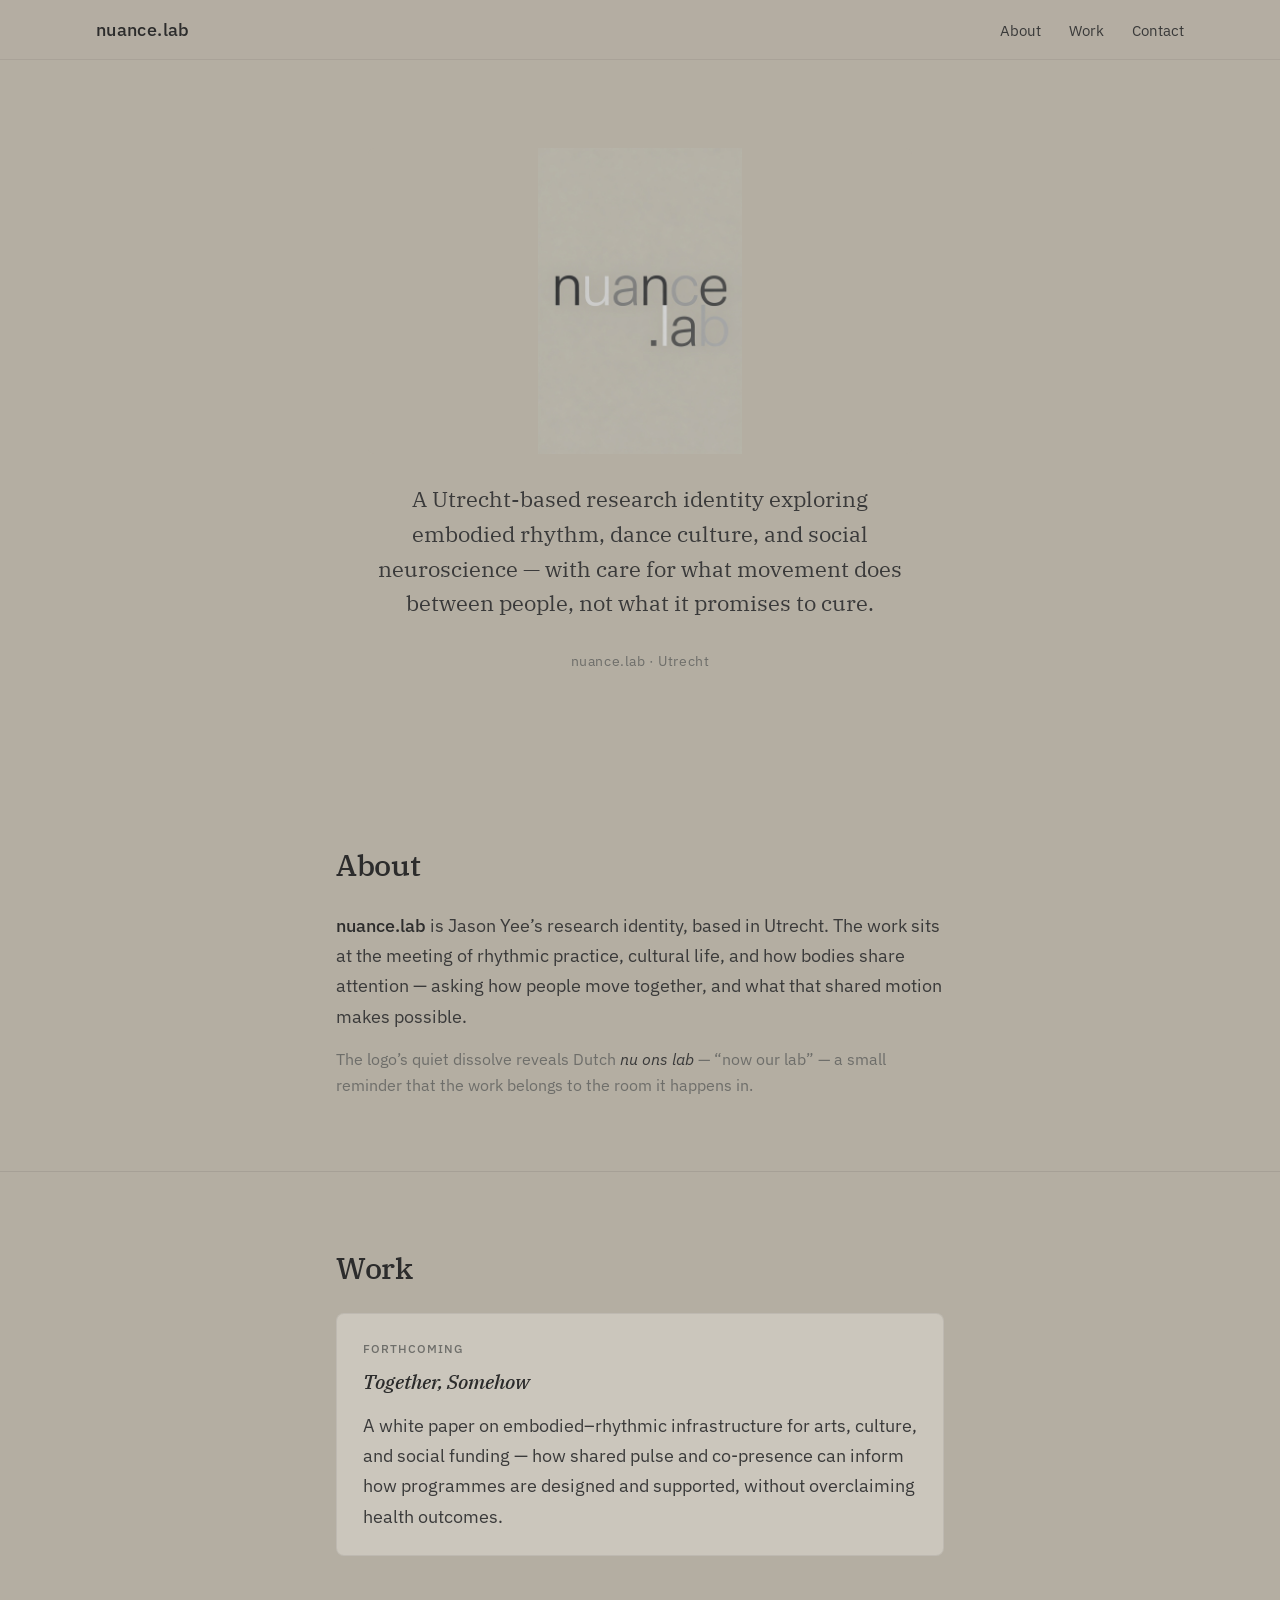
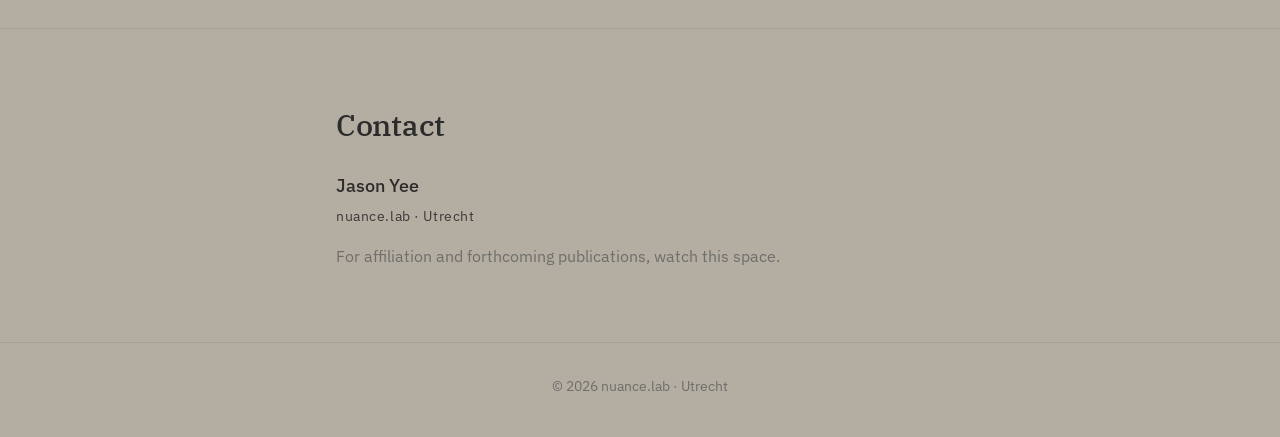
==== index.html @ 65c7394f "Initial nuance.lab landing site Static taupe landing with motion logo hero, About, Work teaser (Toge" ====
<!DOCTYPE html>
<html lang="en">
<head>
  <meta charset="utf-8">
  <meta name="viewport" content="width=device-width, initial-scale=1">
  <meta name="description" content="nuance.lab — Utrecht-based research identity exploring embodied rhythm, dance culture, and social neuroscience.">
  <meta name="theme-color" content="#B4AEA2">
  <title>nuance.lab · Utrecht</title>
  <link rel="icon" type="image/jpeg" href="assets/nuance_lab_logo_static.jpg">
  <link rel="preconnect" href="https://fonts.googleapis.com">
  <link rel="preconnect" href="https://fonts.gstatic.com" crossorigin>
  <link href="https://fonts.googleapis.com/css2?family=IBM+Plex+Sans:ital,wght@0,300;0,400;0,500;0,600;1,300;1,400&family=IBM+Plex+Serif:ital,wght@0,400;0,500;1,400&display=swap" rel="stylesheet">
  <link rel="stylesheet" href="css/styles.css">
</head>
<body>
  <a class="skip-link" href="#main">Skip to content</a>

  <header class="site-header">
    <div class="wrap header-inner">
      <a class="wordmark" href="#top" aria-label="nuance.lab home">nuance.lab</a>
      <nav class="site-nav" aria-label="Primary">
        <ul>
          <li><a href="#about">About</a></li>
          <li><a href="#work">Work</a></li>
          <li><a href="#contact">Contact</a></li>
        </ul>
      </nav>
    </div>
  </header>

  <main id="main">
    <section id="top" class="hero" aria-labelledby="hero-heading">
      <div class="wrap hero-inner">
        <div class="logo-stage">
          <video
            class="logo-motion"
            autoplay
            muted
            loop
            playsinline
            poster="assets/logo_motion_03_poster.jpg"
            aria-label="nuance.lab logo animation revealing the Dutch phrase nu ons lab"
          >
            <source src="assets/nuance_lab_logo_motion_03.mp4" type="video/mp4">
          </video>
          <img
            class="logo-fallback"
            src="assets/nuance_lab_logo_static.jpg"
            alt="nuance.lab wordmark"
            width="720"
            height="405"
          >
        </div>
        <h1 id="hero-heading" class="visually-hidden">nuance.lab</h1>
        <p class="tagline">
          A Utrecht-based research identity exploring embodied rhythm,
          dance culture, and social neuroscience — with care for what
          movement does between people, not what it promises to cure.
        </p>
        <p class="affiliation">nuance.lab · Utrecht</p>
      </div>
    </section>

    <section id="about" class="section about" aria-labelledby="about-heading">
      <div class="wrap narrow">
        <h2 id="about-heading">About</h2>
        <p>
          <strong>nuance.lab</strong> is Jason Yee’s research identity,
          based in Utrecht. The work sits at the meeting of rhythmic
          practice, cultural life, and how bodies share attention —
          asking how people move together, and what that shared motion
          makes possible.
        </p>
        <p class="subtle">
          The logo’s quiet dissolve reveals Dutch
          <em>nu ons lab</em> — “now our lab” — a small reminder that
          the work belongs to the room it happens in.
        </p>
      </div>
    </section>

    <section id="work" class="section work" aria-labelledby="work-heading">
      <div class="wrap narrow">
        <h2 id="work-heading">Work</h2>
        <article class="teaser">
          <p class="eyebrow">Forthcoming</p>
          <h3><cite>Together, Somehow</cite></h3>
          <p>
            A white paper on embodied–rhythmic infrastructure for
            arts, culture, and social funding — how shared pulse and
            co-presence can inform how programmes are designed and
            supported, without overclaiming health outcomes.
          </p>
        </article>
      </div>
    </section>

    <section id="contact" class="section contact" aria-labelledby="contact-heading">
      <div class="wrap narrow">
        <h2 id="contact-heading">Contact</h2>
        <p class="contact-name">Jason Yee</p>
        <p class="affiliation">nuance.lab · Utrecht</p>
        <p class="subtle">
          For affiliation and forthcoming publications, watch this space.
        </p>
      </div>
    </section>
  </main>

  <footer class="site-footer">
    <div class="wrap footer-inner">
      <p>&copy; <span id="year"></span> nuance.lab · Utrecht</p>
    </div>
  </footer>

  <script>
    document.getElementById('year').textContent = new Date().getFullYear();
    // Prefer motion video; hide static fallback when video can play
    (function () {
      var video = document.querySelector('.logo-motion');
      var fallback = document.querySelector('.logo-fallback');
      if (!video || !fallback) return;
      function showVideo() {
        fallback.hidden = true;
        video.classList.add('is-ready');
      }
      function showFallback() {
        video.hidden = true;
        fallback.hidden = false;
      }
      video.addEventListener('loadeddata', showVideo);
      video.addEventListener('error', showFallback);
      if (video.readyState >= 2) showVideo();
    })();
  </script>
</body>
</html>
---- css/styles.css ----
/* nuance.lab — taupe / grayscale landing */

:root {
  --bg: #B4AEA2;
  --bg-soft: #C4C2B8;
  --text: #2C2C2C;
  --text-soft: #3A3A3A;
  --mid: #6E6E6A;
  --light: #E8E6E0;
  --near-white: #F5F3ED;
  --font-sans: "IBM Plex Sans", system-ui, -apple-system, "Segoe UI", sans-serif;
  --font-serif: "IBM Plex Serif", Georgia, "Times New Roman", serif;
  --max: 68rem;
  --narrow: 38rem;
  --space: clamp(1.25rem, 3vw, 2.5rem);
  --radius: 0.35rem;
}

*,
*::before,
*::after {
  box-sizing: border-box;
}

html {
  scroll-behavior: smooth;
}

@media (prefers-reduced-motion: reduce) {
  html {
    scroll-behavior: auto;
  }
  .logo-motion {
    display: none !important;
  }
  .logo-fallback {
    display: block !important;
  }
}

body {
  margin: 0;
  min-height: 100vh;
  font-family: var(--font-sans);
  font-weight: 400;
  font-size: clamp(1.05rem, 0.4vw + 1rem, 1.15rem);
  line-height: 1.65;
  color: var(--text);
  background: var(--bg);
  -webkit-font-smoothing: antialiased;
}

img,
video {
  max-width: 100%;
  height: auto;
  display: block;
}

a {
  color: var(--text);
  text-decoration-thickness: 1px;
  text-underline-offset: 0.2em;
  transition: color 0.2s ease, opacity 0.2s ease;
}

a:hover,
a:focus-visible {
  color: var(--text-soft);
}

a:focus-visible {
  outline: 2px solid var(--text);
  outline-offset: 3px;
}

.skip-link {
  position: absolute;
  left: 1rem;
  top: -100%;
  z-index: 100;
  padding: 0.6rem 1rem;
  background: var(--near-white);
  color: var(--text);
  border-radius: var(--radius);
}

.skip-link:focus {
  top: 1rem;
}

.visually-hidden {
  position: absolute;
  width: 1px;
  height: 1px;
  padding: 0;
  margin: -1px;
  overflow: hidden;
  clip: rect(0, 0, 0, 0);
  white-space: nowrap;
  border: 0;
}

.wrap {
  width: min(100% - 2 * var(--space), var(--max));
  margin-inline: auto;
}

.wrap.narrow {
  width: min(100% - 2 * var(--space), var(--narrow));
}

/* Header */

.site-header {
  position: sticky;
  top: 0;
  z-index: 10;
  background: color-mix(in srgb, var(--bg) 88%, transparent);
  backdrop-filter: blur(10px);
  border-bottom: 1px solid color-mix(in srgb, var(--text) 8%, transparent);
}

.header-inner {
  display: flex;
  align-items: center;
  justify-content: space-between;
  gap: 1rem;
  padding: 0.9rem 0;
}

.wordmark {
  font-weight: 500;
  letter-spacing: 0.02em;
  text-decoration: none;
}

.site-nav ul {
  display: flex;
  gap: clamp(1rem, 3vw, 1.75rem);
  list-style: none;
  margin: 0;
  padding: 0;
}

.site-nav a {
  font-size: 0.92rem;
  font-weight: 400;
  color: var(--text-soft);
  text-decoration: none;
}

.site-nav a:hover,
.site-nav a:focus-visible {
  color: var(--text);
  text-decoration: underline;
}

/* Hero */

.hero {
  padding: clamp(2.5rem, 8vw, 5.5rem) 0 clamp(3rem, 9vw, 6rem);
}

.hero-inner {
  display: flex;
  flex-direction: column;
  align-items: center;
  text-align: center;
  gap: 1.75rem;
}

.logo-stage {
  position: relative;
  width: min(100%, 34rem);
  aspect-ratio: 16 / 9;
  background: var(--bg);
  border-radius: var(--radius);
  overflow: hidden;
}

.logo-motion,
.logo-fallback {
  position: absolute;
  inset: 0;
  width: 100%;
  height: 100%;
  object-fit: contain;
  background: var(--bg);
}

.logo-motion {
  opacity: 0;
  transition: opacity 0.4s ease;
}

.logo-motion.is-ready {
  opacity: 1;
}

.logo-fallback[hidden] {
  display: none;
}

.tagline {
  max-width: 34rem;
  margin: 0;
  font-family: var(--font-serif);
  font-size: clamp(1.15rem, 0.6vw + 1.05rem, 1.4rem);
  font-weight: 400;
  line-height: 1.55;
  color: var(--text-soft);
}

.affiliation {
  margin: 0;
  font-size: 0.9rem;
  letter-spacing: 0.04em;
  color: var(--mid);
}

/* Sections */

.section {
  padding: clamp(2.5rem, 6vw, 4.5rem) 0;
}

.section + .section {
  border-top: 1px solid color-mix(in srgb, var(--text) 10%, transparent);
}

.section h2 {
  margin: 0 0 1.25rem;
  font-family: var(--font-serif);
  font-size: clamp(1.45rem, 1vw + 1.2rem, 1.85rem);
  font-weight: 500;
  letter-spacing: -0.01em;
  color: var(--text);
}

.section p {
  margin: 0 0 1rem;
  color: var(--text-soft);
}

.section p:last-child {
  margin-bottom: 0;
}

.section strong {
  font-weight: 500;
  color: var(--text);
}

.subtle {
  color: var(--mid) !important;
  font-size: 0.98rem;
}

.subtle em {
  font-style: italic;
  color: var(--text-soft);
}

/* Work teaser */

.teaser {
  padding: 1.5rem 1.6rem;
  background: color-mix(in srgb, var(--near-white) 35%, transparent);
  border: 1px solid color-mix(in srgb, var(--text) 8%, transparent);
  border-radius: calc(var(--radius) + 0.15rem);
}

.eyebrow {
  margin: 0 0 0.4rem !important;
  font-size: 0.78rem;
  font-weight: 500;
  letter-spacing: 0.08em;
  text-transform: uppercase;
  color: var(--mid) !important;
}

.teaser h3 {
  margin: 0 0 0.75rem;
  font-family: var(--font-serif);
  font-size: 1.25rem;
  font-weight: 500;
  color: var(--text);
}

.teaser cite {
  font-style: italic;
}

/* Contact */

.contact-name {
  margin: 0 0 0.25rem !important;
  font-size: 1.15rem;
  font-weight: 500;
  color: var(--text) !important;
}

.contact .affiliation {
  margin-bottom: 1rem;
}

/* Footer */

.site-footer {
  padding: 2rem 0 2.5rem;
  border-top: 1px solid color-mix(in srgb, var(--text) 10%, transparent);
}

.footer-inner p {
  margin: 0;
  font-size: 0.85rem;
  color: var(--mid);
  text-align: center;
}

/* Small screens */

@media (max-width: 480px) {
  .header-inner {
    flex-direction: column;
    align-items: flex-start;
  }

  .site-nav ul {
    gap: 1rem;
  }
}
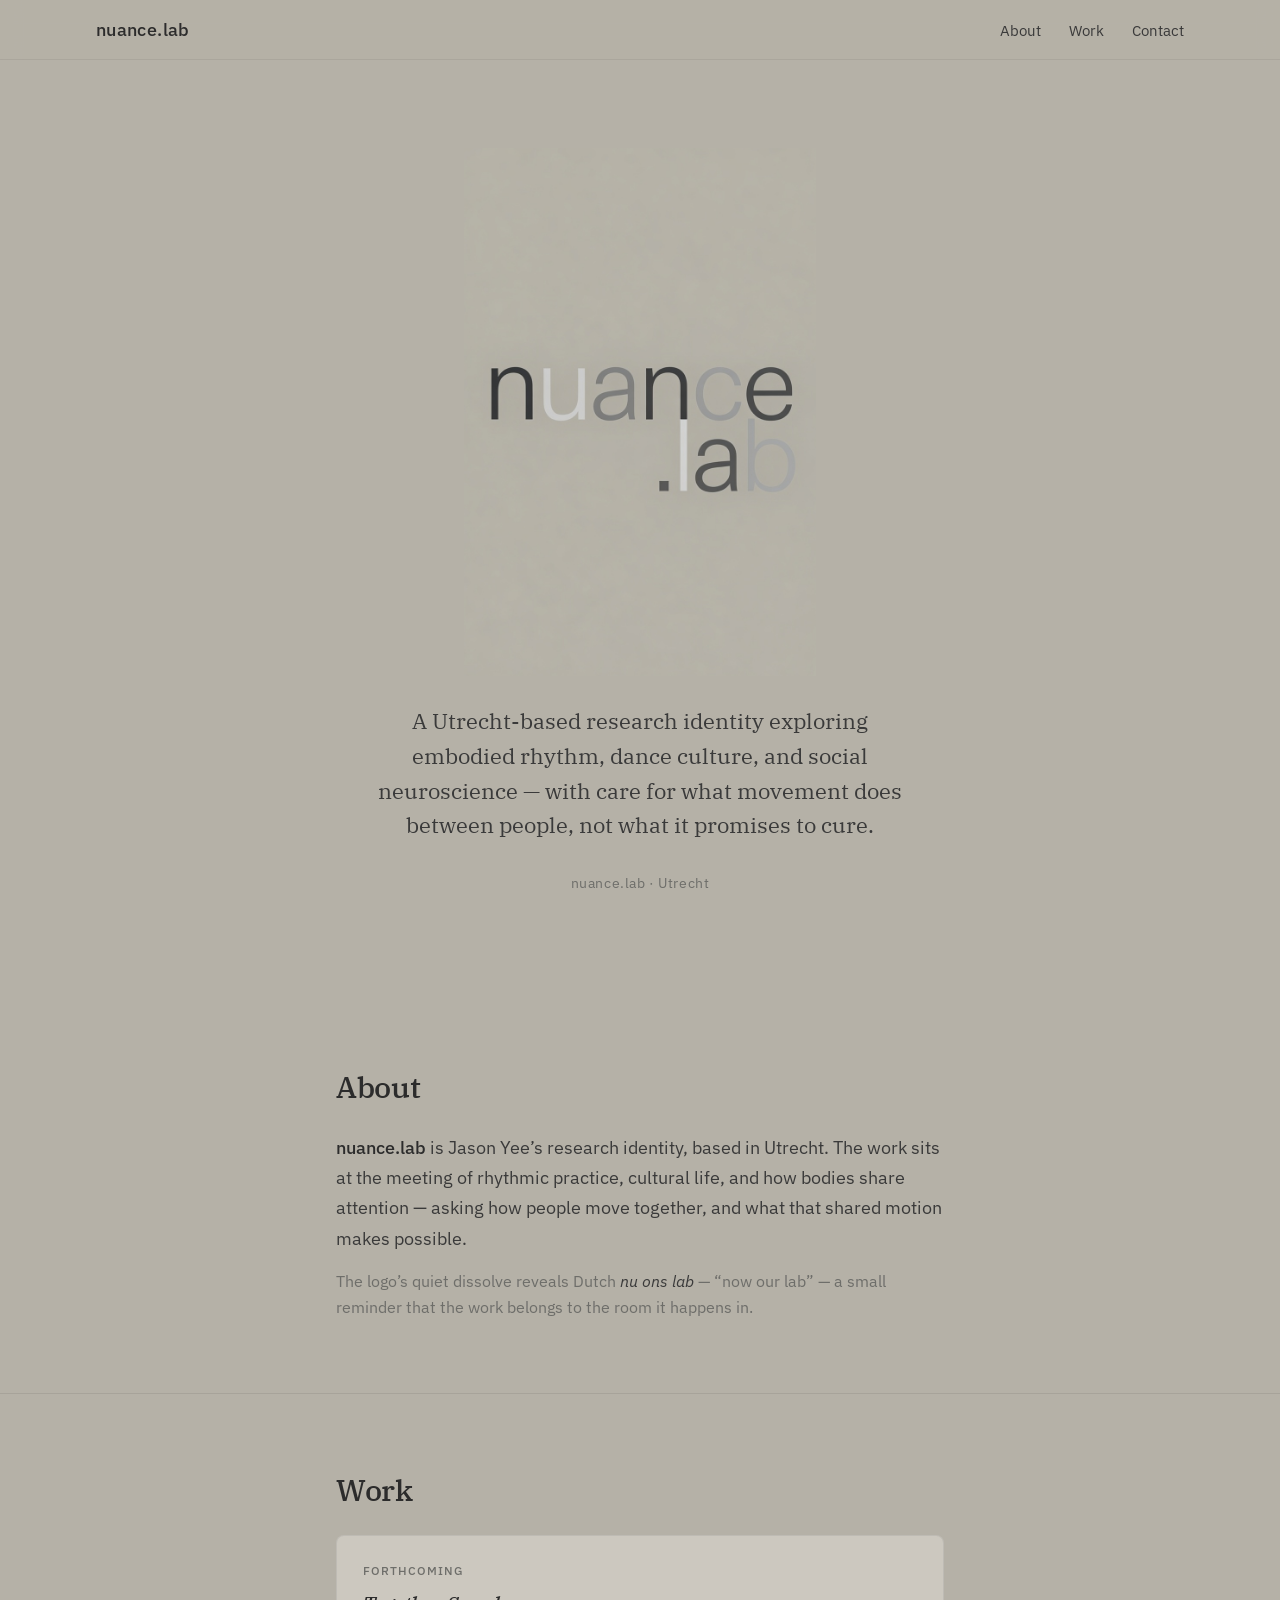
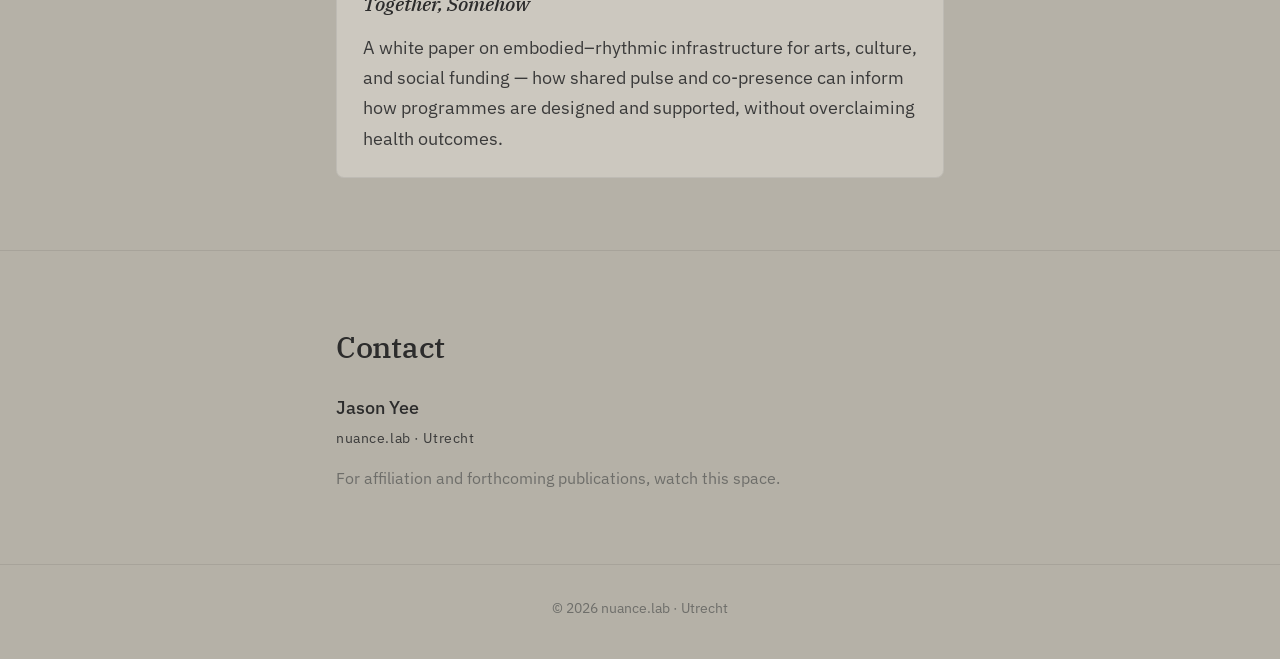
==== commit 7b8d05d0: "Fix logo stage so motion sits flush on taupe Match page background to the video plate, use the asset" ====
--- a/index.html
+++ b/index.html
@@ -4,7 +4,7 @@
   <meta charset="utf-8">
   <meta name="viewport" content="width=device-width, initial-scale=1">
   <meta name="description" content="nuance.lab — Utrecht-based research identity exploring embodied rhythm, dance culture, and social neuroscience.">
-  <meta name="theme-color" content="#B4AEA2">
+  <meta name="theme-color" content="#B5B1A7">
   <title>nuance.lab · Utrecht</title>
   <link rel="icon" type="image/jpeg" href="assets/nuance_lab_logo_static.jpg">
   <link rel="preconnect" href="https://fonts.googleapis.com">
--- a/css/styles.css
+++ b/css/styles.css
@@ -1,7 +1,8 @@
 /* nuance.lab — taupe / grayscale landing */
 
 :root {
-  --bg: #B4AEA2;
+  /* Matched to logo/video plate (~181,177,167) so motion sits flush */
+  --bg: #B5B1A7;
   --bg-soft: #C4C2B8;
   --text: #2C2C2C;
   --text-soft: #3A3A3A;
@@ -172,11 +173,14 @@
 
 .logo-stage {
   position: relative;
-  width: min(100%, 34rem);
-  aspect-ratio: 16 / 9;
+  width: min(100%, 22rem);
+  /* Asset is 448×672 (2:3); wrong ratio + contain caused black letterbox */
+  aspect-ratio: 2 / 3;
   background: var(--bg);
-  border-radius: var(--radius);
+  border-radius: 0;
   overflow: hidden;
+  /* Avoid subpixel gaps that can read as a dark hairline */
+  isolation: isolate;
 }
 
 .logo-motion,
@@ -185,8 +189,14 @@
   inset: 0;
   width: 100%;
   height: 100%;
-  object-fit: contain;
+  object-fit: cover;
+  object-position: center;
   background: var(--bg);
+  border: 0;
+  outline: none;
+  /* Nudge past browser video edge fringing on right/bottom */
+  transform: scale(1.02);
+  transform-origin: center center;
 }
 
 .logo-motion {
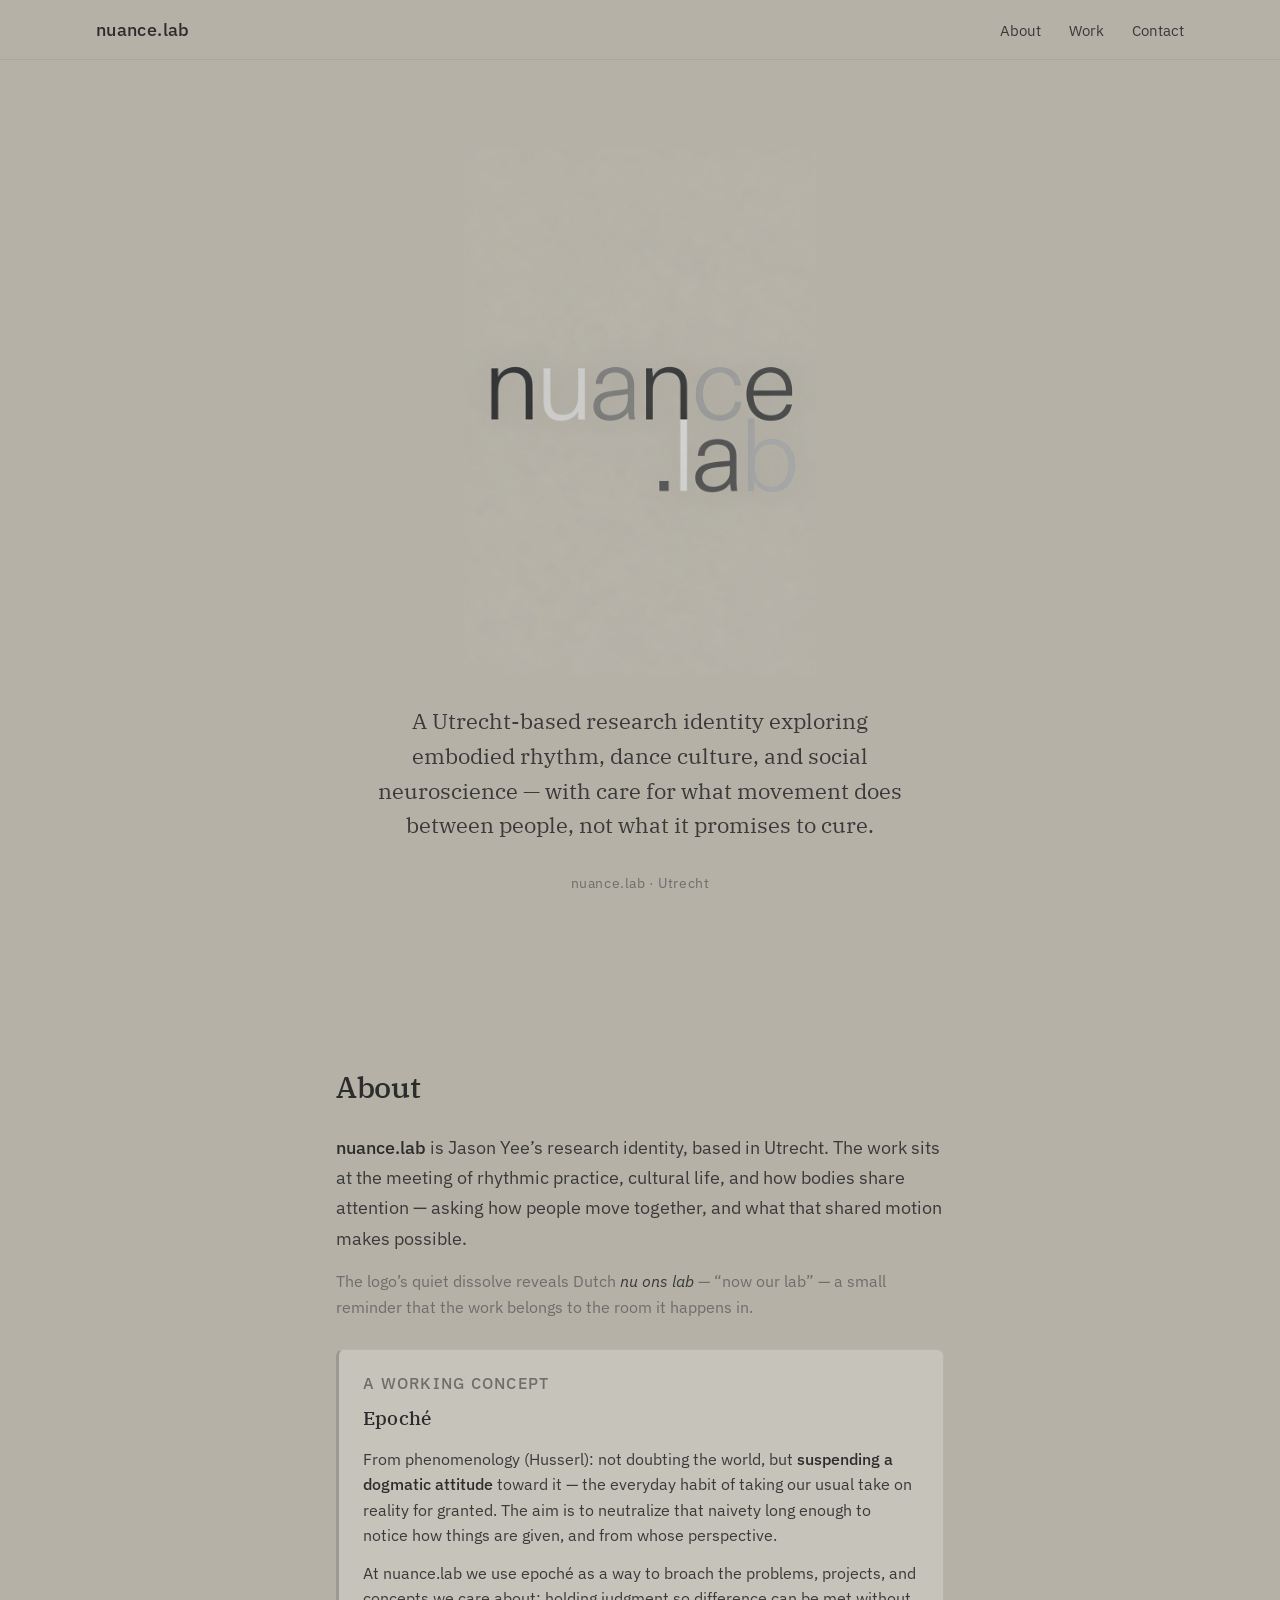
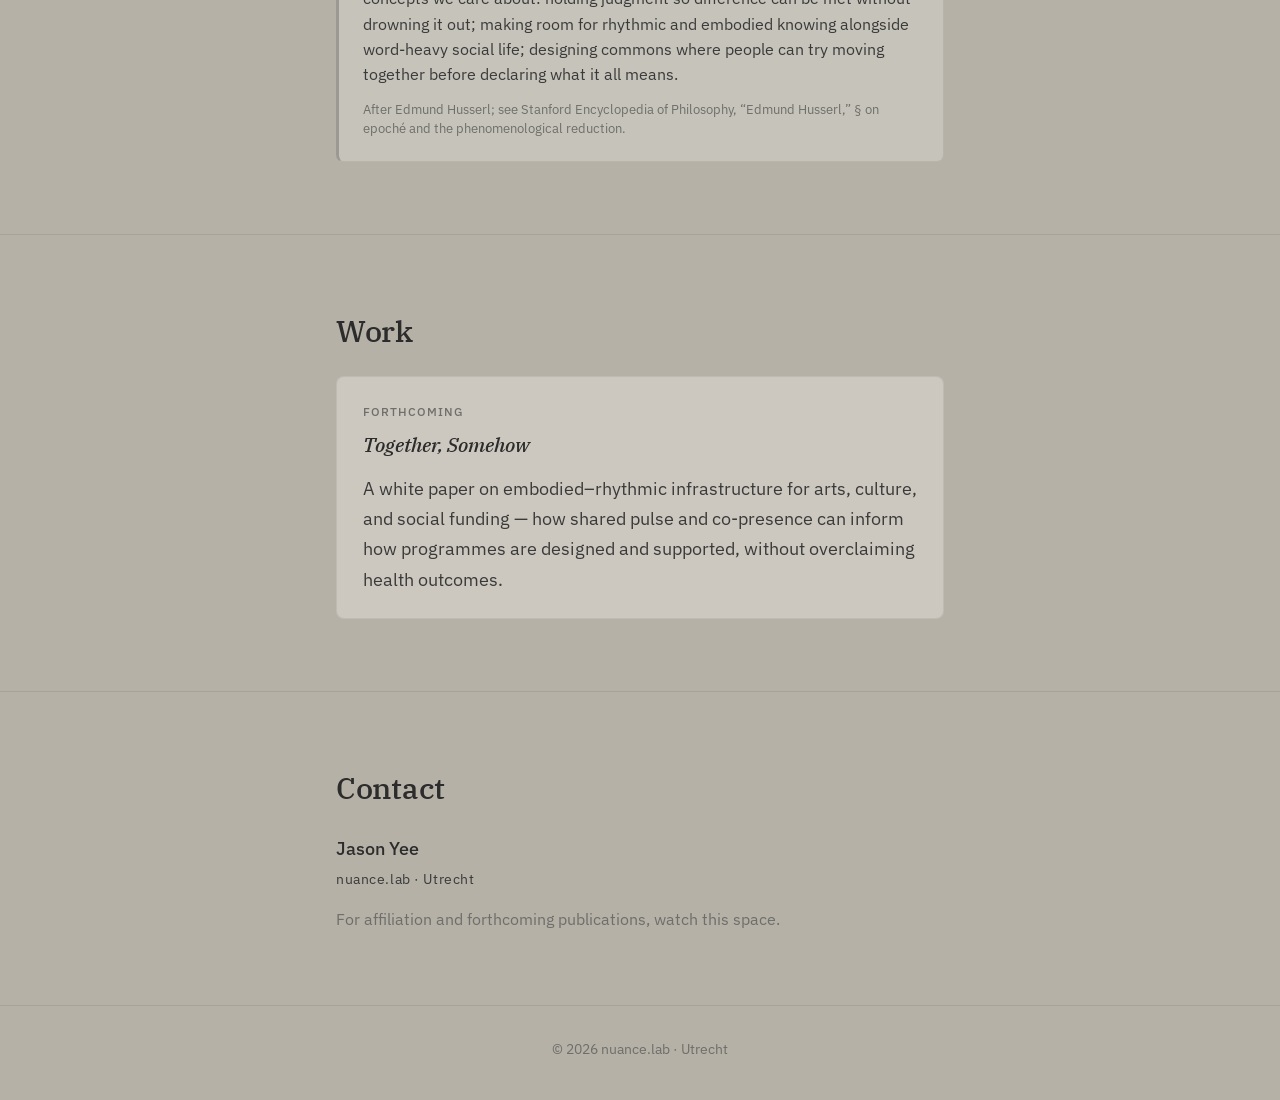
==== commit d7c101e2: "Add epoché concept box to About Small aside on suspending dogmatic attitudes toward reality as a wor" ====
--- a/index.html
+++ b/index.html
@@ -76,6 +76,30 @@
           <em>nu ons lab</em> — “now our lab” — a small reminder that
           the work belongs to the room it happens in.
         </p>
+
+        <aside class="concept-box" aria-labelledby="epoche-heading">
+          <p class="eyebrow">A working concept</p>
+          <h3 id="epoche-heading">Epoché</h3>
+          <p>
+            From phenomenology (Husserl): not doubting the world, but
+            <strong>suspending a dogmatic attitude</strong> toward it —
+            the everyday habit of taking our usual take on reality for
+            granted. The aim is to neutralize that naivety long enough
+            to notice how things are given, and from whose perspective.
+          </p>
+          <p>
+            At nuance.lab we use epoché as a way to broach the problems,
+            projects, and concepts we care about: holding judgment so
+            difference can be met without drowning it out; making room
+            for rhythmic and embodied knowing alongside word-heavy
+            social life; designing commons where people can try moving
+            together before declaring what it all means.
+          </p>
+          <p class="subtle concept-cite">
+            After Edmund Husserl; see Stanford Encyclopedia of Philosophy,
+            “Edmund Husserl,” § on epoché and the phenomenological reduction.
+          </p>
+        </aside>
       </div>
     </section>
 
--- a/css/styles.css
+++ b/css/styles.css
@@ -272,6 +272,47 @@
   color: var(--text-soft);
 }
 
+/* Concept box (About) */
+
+.concept-box {
+  margin-top: 1.75rem;
+  padding: 1.35rem 1.5rem 1.4rem;
+  background: color-mix(in srgb, var(--near-white) 28%, transparent);
+  border: 1px solid color-mix(in srgb, var(--text) 10%, transparent);
+  border-left: 3px solid color-mix(in srgb, var(--text) 28%, transparent);
+  border-radius: calc(var(--radius) + 0.1rem);
+  text-align: left;
+}
+
+.concept-box .eyebrow {
+  margin-bottom: 0.35rem !important;
+}
+
+.concept-box h3 {
+  margin: 0 0 0.85rem;
+  font-family: var(--font-serif);
+  font-size: 1.2rem;
+  font-weight: 500;
+  letter-spacing: 0.01em;
+  color: var(--text);
+}
+
+.concept-box p {
+  margin: 0 0 0.85rem;
+  font-size: 0.98rem;
+  line-height: 1.6;
+}
+
+.concept-box p:last-child {
+  margin-bottom: 0;
+}
+
+.concept-cite {
+  margin-top: 0.25rem !important;
+  font-size: 0.82rem !important;
+  line-height: 1.45 !important;
+}
+
 /* Work teaser */
 
 .teaser {
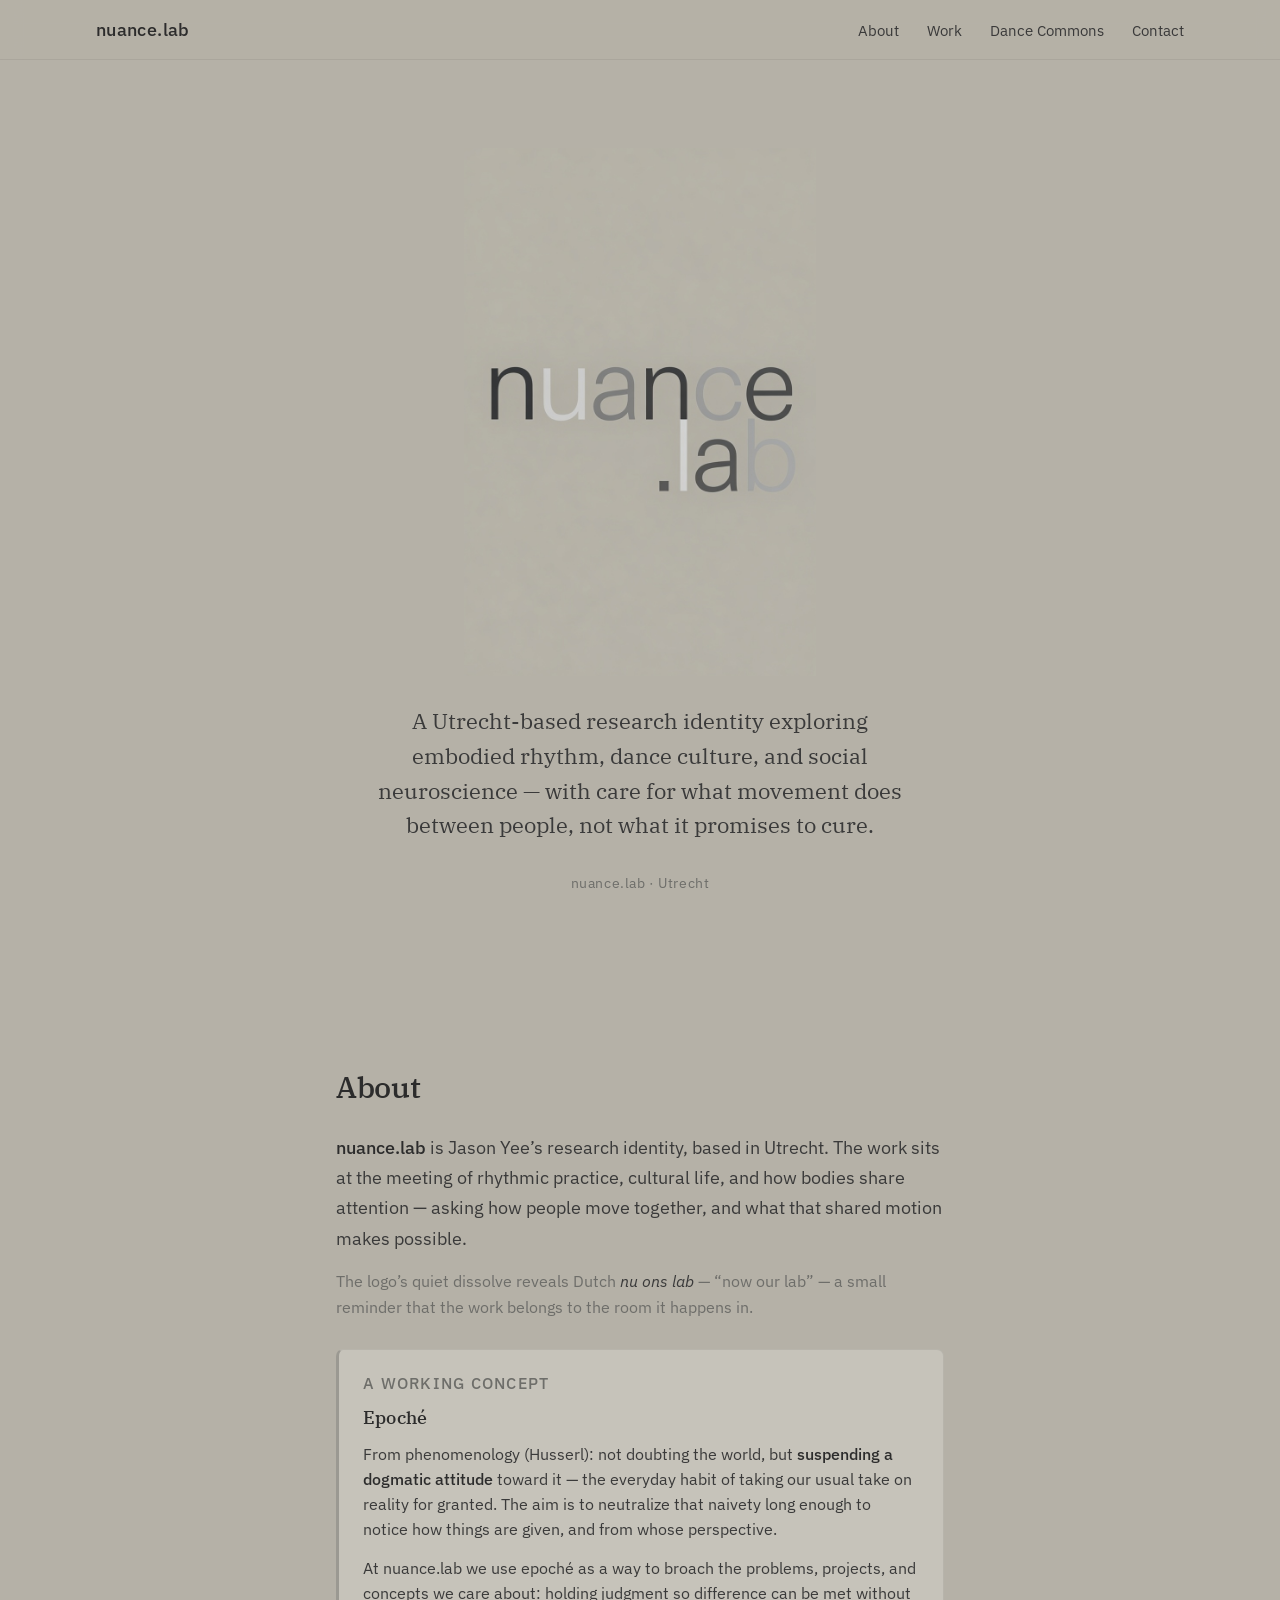
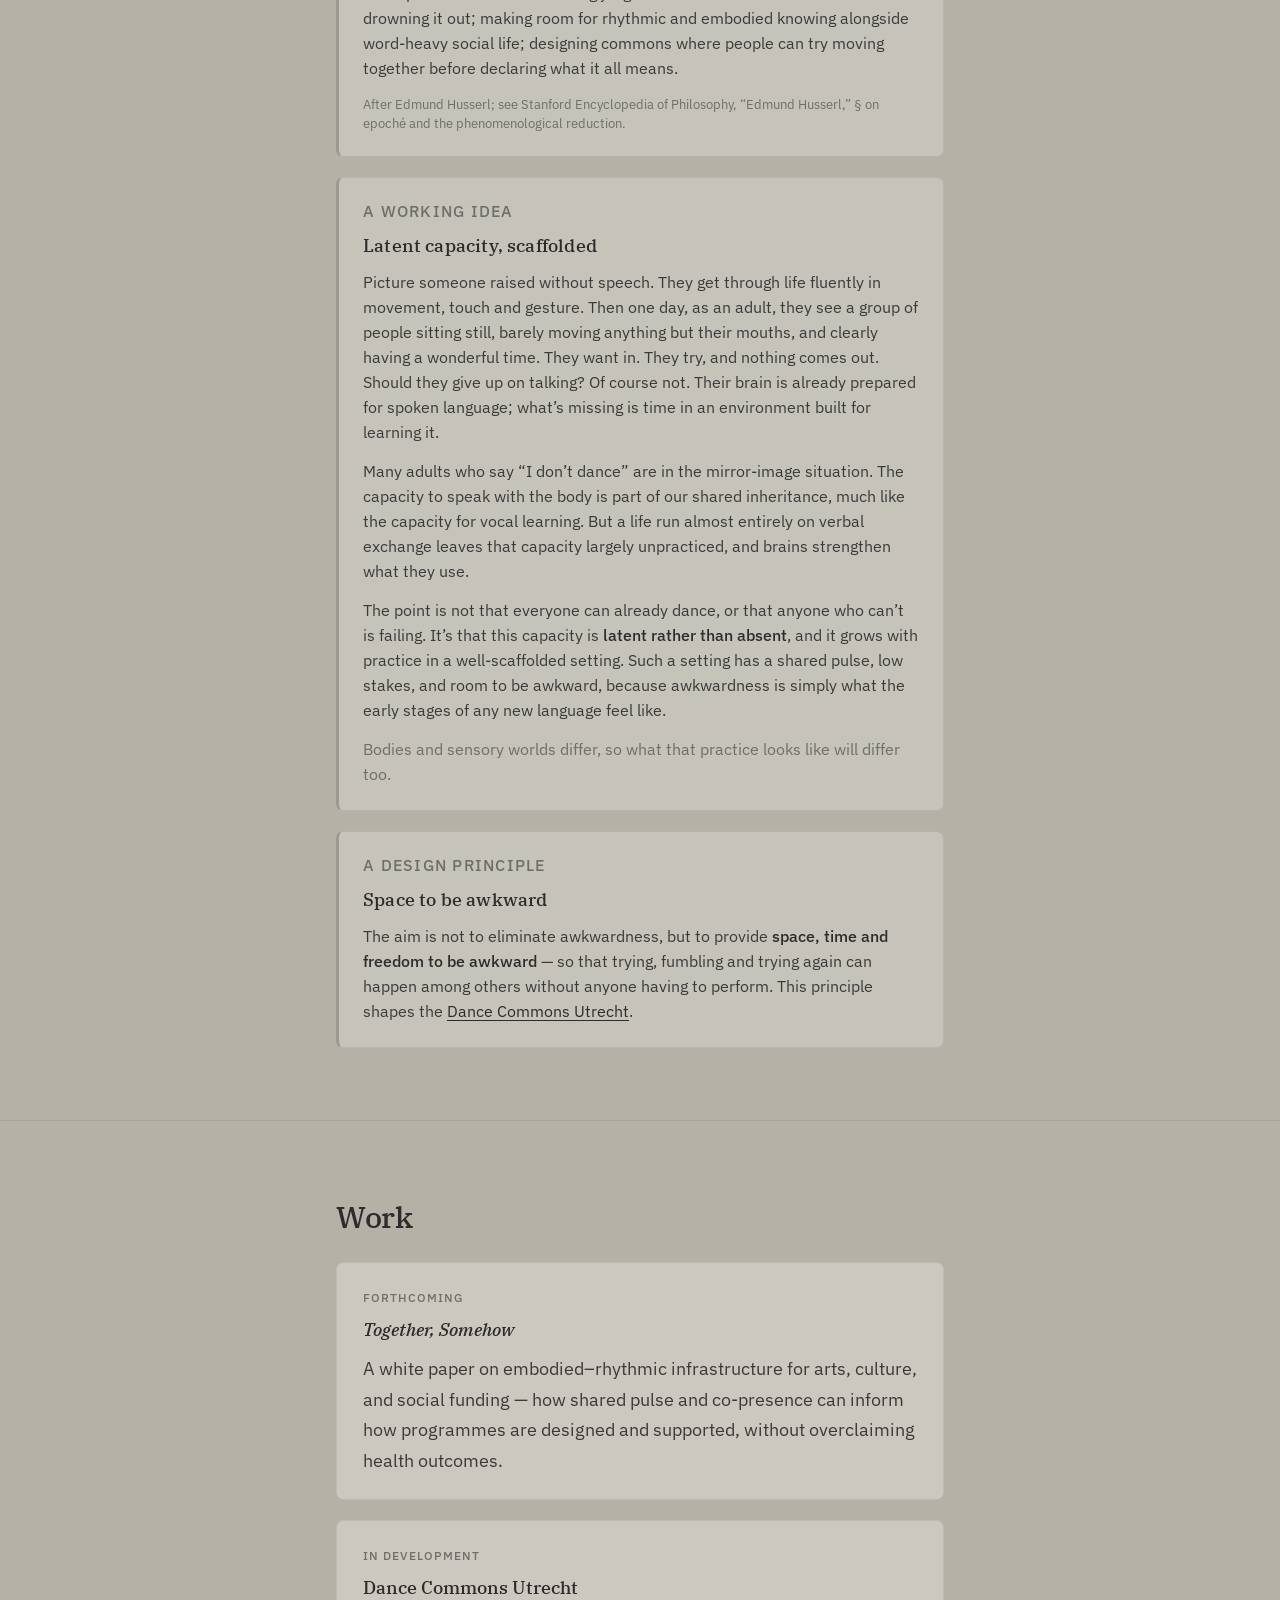
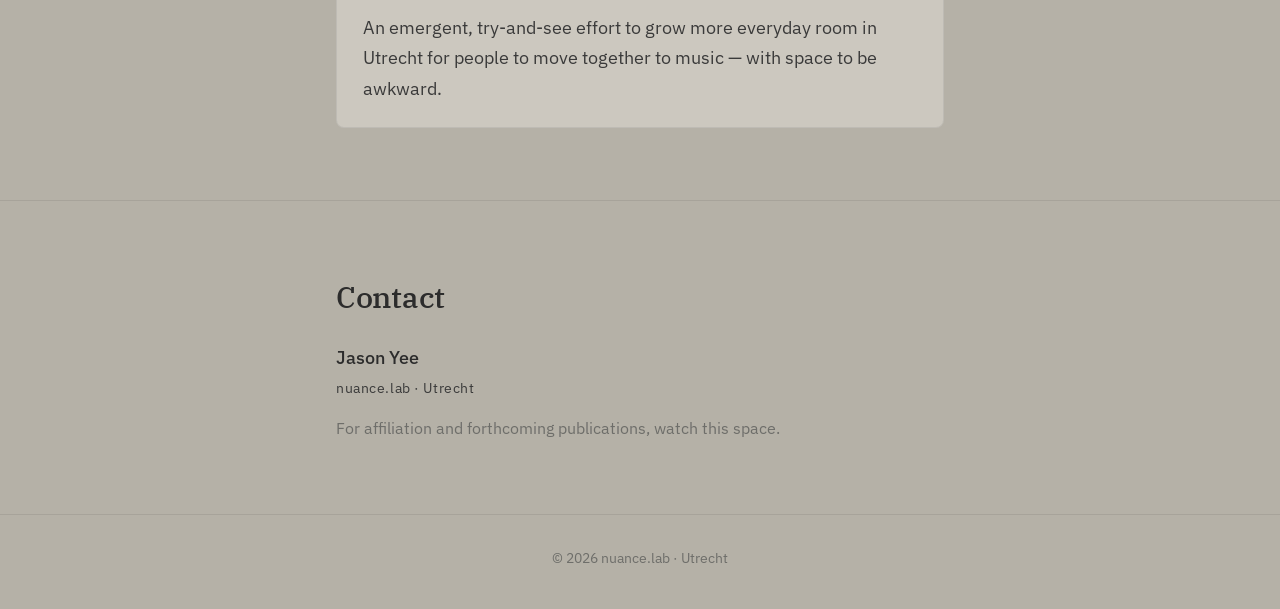
==== commit b283d7cb: "Add 'Latent capacity, scaffolded' + 'Space to be awkward' to About; add Dance Commons Utrecht page a" ====
--- a/index.html
+++ b/index.html
@@ -22,6 +22,7 @@
         <ul>
           <li><a href="#about">About</a></li>
           <li><a href="#work">Work</a></li>
+          <li><a href="/dance-commons/">Dance Commons</a></li>
           <li><a href="#contact">Contact</a></li>
         </ul>
       </nav>
@@ -100,6 +101,53 @@
             “Edmund Husserl,” § on epoché and the phenomenological reduction.
           </p>
         </aside>
+
+        <aside id="latent-capacity" class="concept-box" aria-labelledby="latent-heading">
+          <p class="eyebrow">A working idea</p>
+          <h3 id="latent-heading">Latent capacity, scaffolded</h3>
+          <p>
+            Picture someone raised without speech. They get through life
+            fluently in movement, touch and gesture. Then one day, as an
+            adult, they see a group of people sitting still, barely moving
+            anything but their mouths, and clearly having a wonderful time.
+            They want in. They try, and nothing comes out. Should they give
+            up on talking? Of course not. Their brain is already prepared
+            for spoken language; what’s missing is time in an environment
+            built for learning it.
+          </p>
+          <p>
+            Many adults who say “I don’t dance” are in the mirror-image
+            situation. The capacity to speak with the body is part of our
+            shared inheritance, much like the capacity for vocal learning.
+            But a life run almost entirely on verbal exchange leaves that
+            capacity largely unpracticed, and brains strengthen what they use.
+          </p>
+          <p>
+            The point is not that everyone can already dance, or that anyone
+            who can’t is failing. It’s that this capacity is
+            <strong>latent rather than absent</strong>, and it grows with
+            practice in a well-scaffolded setting. Such a setting has a
+            shared pulse, low stakes, and room to be awkward, because
+            awkwardness is simply what the early stages of any new language
+            feel like.
+          </p>
+          <p class="subtle">
+            Bodies and sensory worlds differ, so what that practice looks
+            like will differ too.
+          </p>
+        </aside>
+
+        <aside id="space-to-be-awkward" class="concept-box" aria-labelledby="awkward-heading">
+          <p class="eyebrow">A design principle</p>
+          <h3 id="awkward-heading">Space to be awkward</h3>
+          <p>
+            The aim is not to eliminate awkwardness, but to provide
+            <strong>space, time and freedom to be awkward</strong> — so that
+            trying, fumbling and trying again can happen among others
+            without anyone having to perform. This principle shapes the
+            <a href="/dance-commons/">Dance Commons Utrecht</a>.
+          </p>
+        </aside>
       </div>
     </section>
 
@@ -114,6 +162,15 @@
             arts, culture, and social funding — how shared pulse and
             co-presence can inform how programmes are designed and
             supported, without overclaiming health outcomes.
+          </p>
+        </article>
+        <article class="teaser teaser-follow">
+          <p class="eyebrow">In development</p>
+          <h3><a href="/dance-commons/">Dance Commons Utrecht</a></h3>
+          <p>
+            An emergent, try-and-see effort to grow more everyday room in
+            Utrecht for people to move together to music — with space to be
+            awkward.
           </p>
         </article>
       </div>
--- a/css/styles.css
+++ b/css/styles.css
@@ -382,3 +382,97 @@
     gap: 1rem;
   }
 }
+
+/* Stacked concept boxes / teasers */
+
+.concept-box + .concept-box,
+.teaser + .teaser {
+  margin-top: 1.25rem;
+}
+
+.teaser h3 a,
+.concept-box h3 a {
+  text-decoration: none;
+}
+
+.teaser h3 a:hover,
+.teaser h3 a:focus-visible {
+  text-decoration: underline;
+}
+
+/* Inner pages (e.g. Dance Commons) */
+
+.site-nav a[aria-current="page"] {
+  color: var(--text);
+  text-decoration: underline;
+}
+
+.page-intro {
+  padding: clamp(2.5rem, 7vw, 4.5rem) 0 clamp(1.5rem, 4vw, 2.5rem);
+}
+
+.page-intro h1 {
+  margin: 0 0 1rem;
+  font-family: var(--font-serif);
+  font-size: clamp(1.8rem, 2vw + 1.3rem, 2.5rem);
+  font-weight: 500;
+  letter-spacing: -0.01em;
+  line-height: 1.2;
+  color: var(--text);
+}
+
+.page-intro .tagline {
+  max-width: none;
+}
+
+.page-intro .affiliation {
+  margin-top: 1.25rem;
+}
+
+.section h3 {
+  margin: 1.75rem 0 0.6rem;
+  font-family: var(--font-serif);
+  font-size: 1.15rem;
+  font-weight: 500;
+  color: var(--text);
+}
+
+.section .concept-box h3,
+.section .teaser h3 {
+  margin-top: 0;
+}
+
+.idea-list {
+  list-style: none;
+  margin: 1.25rem 0 0;
+  padding: 0;
+  display: grid;
+  gap: 0.9rem;
+}
+
+.idea-list li {
+  padding: 1rem 1.2rem 1.05rem;
+  background: color-mix(in srgb, var(--near-white) 28%, transparent);
+  border: 1px solid color-mix(in srgb, var(--text) 8%, transparent);
+  border-radius: calc(var(--radius) + 0.1rem);
+  color: var(--text-soft);
+  font-size: 0.98rem;
+  line-height: 1.6;
+}
+
+.idea-list .idea-name {
+  display: block;
+  margin-bottom: 0.25rem;
+  font-weight: 500;
+  color: var(--text);
+}
+
+.plain-list {
+  margin: 0 0 1rem;
+  padding-left: 1.2rem;
+  color: var(--text-soft);
+}
+
+.plain-list li + li {
+  margin-top: 0.4rem;
+}
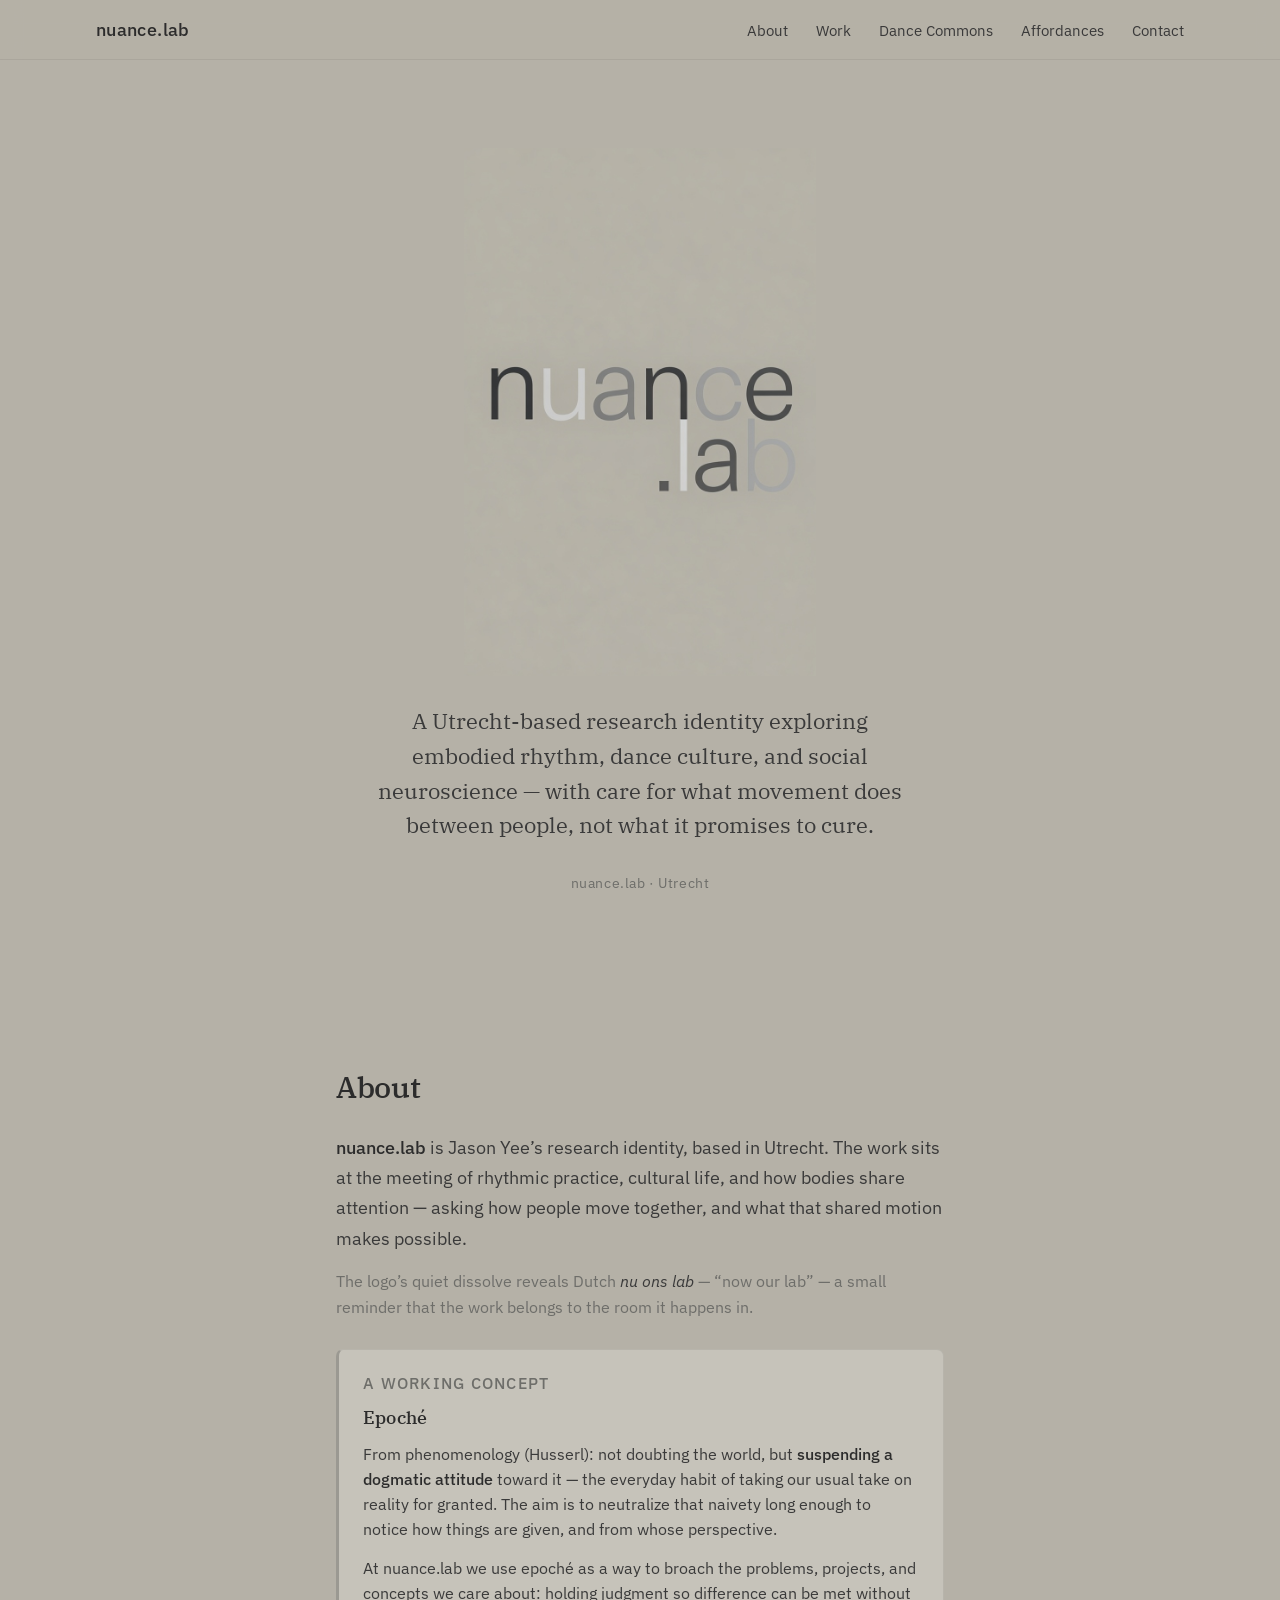
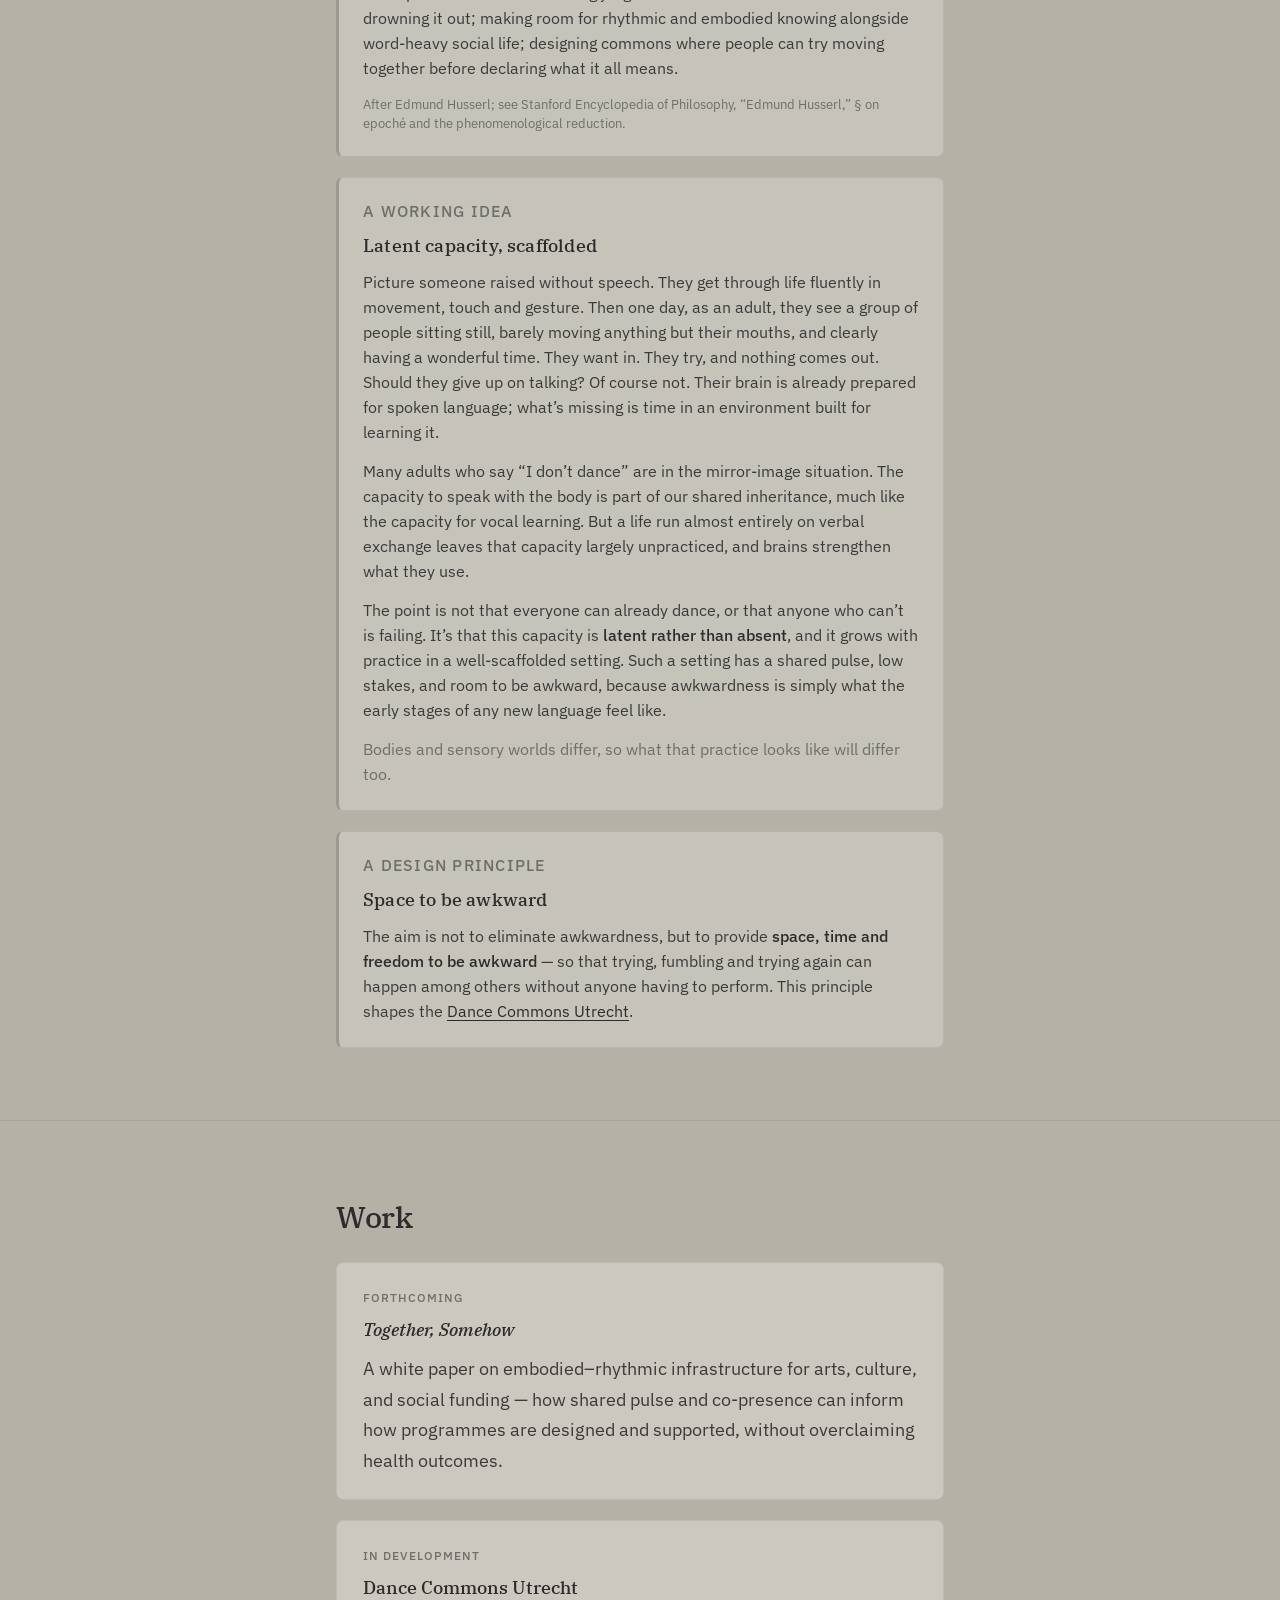
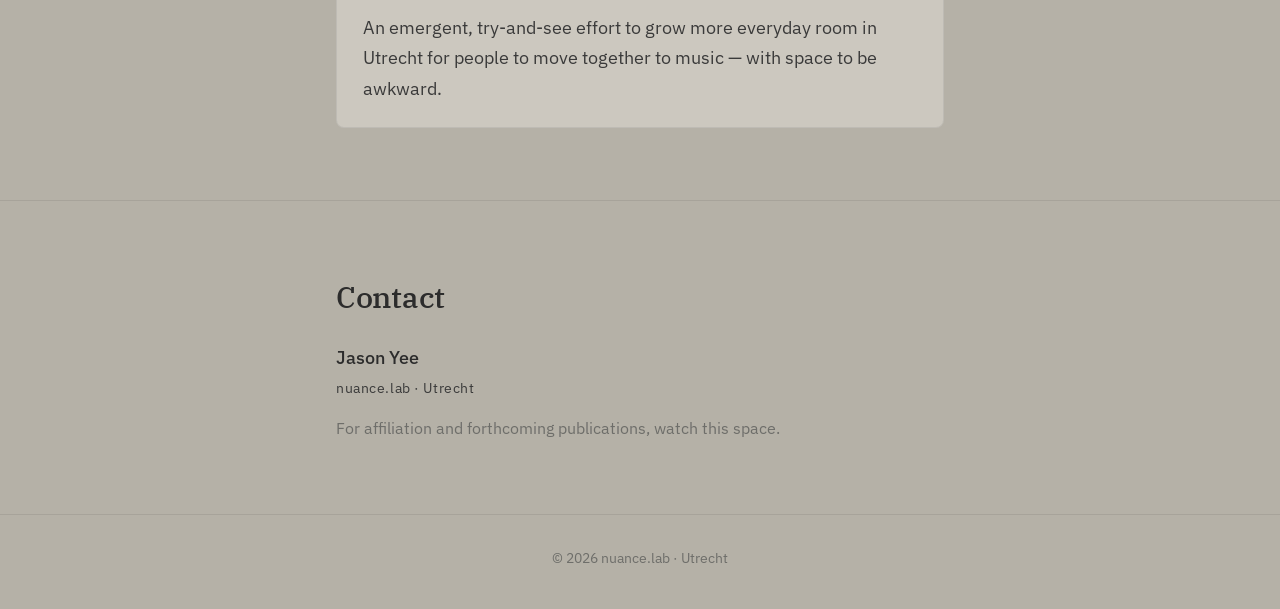
==== commit 7f87ec2e: "Add Affordances page (preview) and nav link" ====
--- a/index.html
+++ b/index.html
@@ -23,6 +23,7 @@
           <li><a href="#about">About</a></li>
           <li><a href="#work">Work</a></li>
           <li><a href="/dance-commons/">Dance Commons</a></li>
+          <li><a href="/affordances/">Affordances</a></li>
           <li><a href="#contact">Contact</a></li>
         </ul>
       </nav>
--- a/css/styles.css
+++ b/css/styles.css
@@ -476,3 +476,511 @@
 .plain-list li + li {
   margin-top: 0.4rem;
 }
+
+/* Flow gradient box (Dance Commons, principle 3) */
+
+.idea-list li[id],
+.concept-box[id] {
+  scroll-margin-top: 5rem;
+}
+
+.idea-list .gradient-box {
+  margin-top: 1.1rem;
+  background: color-mix(in srgb, var(--near-white) 22%, transparent);
+}
+
+.flow-figure {
+  margin: 0 0 1.1rem;
+}
+
+.flow-figure > svg {
+  display: block;
+  width: 100%;
+  max-width: 26rem;
+  height: auto;
+  margin-inline: auto;
+}
+
+.flow-figure figcaption {
+  margin-top: 0.4rem;
+  font-size: 0.82rem;
+  line-height: 1.45;
+  color: var(--mid);
+  text-align: center;
+}
+
+@media (max-width: 480px) {
+  .idea-list .gradient-box {
+    margin-inline: -0.6rem;
+    padding: 1.1rem 1rem 1.2rem;
+  }
+}
+
+/* Flow box as modal */
+
+.gradient-trigger {
+  display: inline-flex;
+  align-items: center;
+  gap: 0.35rem;
+  margin-top: 0.7rem;
+  padding: 0.3rem 0.8rem 0.35rem;
+  font-size: 0.9rem;
+  font-weight: 500;
+  color: var(--text);
+  text-decoration: none;
+  background: color-mix(in srgb, var(--near-white) 45%, transparent);
+  border: 1px solid color-mix(in srgb, var(--text) 22%, transparent);
+  border-radius: 999px;
+  transition: background 0.2s ease, border-color 0.2s ease;
+}
+
+.gradient-trigger:hover,
+.gradient-trigger:focus-visible {
+  background: color-mix(in srgb, var(--near-white) 75%, transparent);
+  border-color: color-mix(in srgb, var(--text) 40%, transparent);
+  color: var(--text);
+}
+
+.gradient-trigger span {
+  transition: transform 0.2s ease;
+}
+
+.gradient-trigger:hover span {
+  transform: translateX(2px);
+}
+
+/* With JS, the inline box is moved into the dialog; hide it until then */
+.js .idea-list .gradient-box {
+  display: none;
+}
+
+html.modal-open,
+html.modal-open body {
+  overflow: hidden;
+}
+
+.flow-dialog {
+  width: min(40rem, 100vw - 2rem);
+  max-width: none;
+  max-height: calc(100dvh - 2rem);
+  padding: 0;
+  overflow: hidden;
+  color: var(--text);
+  background: color-mix(in srgb, var(--near-white) 55%, var(--bg));
+  border: 1px solid color-mix(in srgb, var(--text) 14%, transparent);
+  border-radius: calc(var(--radius) + 0.25rem);
+  box-shadow: 0 1.5rem 4rem rgba(44, 44, 44, 0.28);
+  opacity: 0;
+  transform: translateY(8px) scale(0.97);
+  transition: opacity 0.2s ease, transform 0.2s ease;
+}
+
+.flow-dialog.is-open {
+  opacity: 1;
+  transform: none;
+}
+
+.flow-dialog::backdrop {
+  background: rgba(110, 110, 106, 0.55);
+  -webkit-backdrop-filter: blur(5px);
+  backdrop-filter: blur(5px);
+  opacity: 0;
+  transition: opacity 0.2s ease;
+}
+
+.flow-dialog.is-open::backdrop {
+  opacity: 1;
+}
+
+.dialog-body {
+  max-height: calc(100dvh - 2rem);
+  overflow-y: auto;
+  overscroll-behavior: contain;
+}
+
+.flow-dialog .gradient-box {
+  margin: 0;
+  padding: 1.6rem 1.75rem 1.75rem;
+  background: transparent;
+  border: 0;
+  border-radius: 0;
+}
+
+.flow-dialog .gradient-box p {
+  color: var(--text-soft);
+}
+
+.concept-list {
+  margin: 0 0 0.85rem;
+  padding-left: 1.2rem;
+  font-size: 0.98rem;
+  line-height: 1.6;
+}
+
+.concept-list li {
+  margin-bottom: 0.2rem;
+}
+
+.flow-dialog .gradient-box .concept-list {
+  color: var(--text-soft);
+}
+
+.dialog-close {
+  position: absolute;
+  top: 0.6rem;
+  right: 0.6rem;
+  z-index: 1;
+  width: 2.25rem;
+  height: 2.25rem;
+  display: grid;
+  place-items: center;
+  padding: 0;
+  font: 400 1.5rem/1 var(--font-sans);
+  color: var(--text);
+  background: color-mix(in srgb, var(--near-white) 60%, transparent);
+  border: 1px solid color-mix(in srgb, var(--text) 15%, transparent);
+  border-radius: 50%;
+  cursor: pointer;
+}
+
+.dialog-close:hover,
+.dialog-close:focus-visible {
+  background: var(--near-white);
+}
+
+.dialog-close:focus-visible {
+  outline: 2px solid var(--text);
+  outline-offset: 2px;
+}
+
+@media (max-width: 480px) {
+  .flow-dialog {
+    width: calc(100vw - 1.25rem);
+    max-height: calc(100dvh - 1.25rem);
+  }
+  .dialog-body {
+    max-height: calc(100dvh - 1.25rem);
+  }
+  .flow-dialog .gradient-box {
+    margin: 0;
+    padding: 1.25rem 1.1rem 1.4rem;
+  }
+}
+
+@media (prefers-reduced-motion: reduce) {
+  .flow-dialog,
+  .flow-dialog::backdrop,
+  .gradient-trigger,
+  .gradient-trigger span {
+    transition: none;
+  }
+}
+
+@media (max-width: 480px) {
+  /* Taller stacked header on small screens */
+  .idea-list li[id],
+  .concept-box[id] {
+    scroll-margin-top: 7.5rem;
+  }
+}
+
+/* Interactive dancer dots + tooltips */
+
+.flow-figure {
+  position: relative;
+}
+
+.flow-dot {
+  cursor: pointer;
+  outline: none;
+  -webkit-tap-highlight-color: transparent;
+}
+
+.flow-dot-hit {
+  fill: transparent;
+}
+
+.flow-dot-mark {
+  fill: #2C2C2C;
+  stroke: #F5F3ED;
+  stroke-width: 2;
+  transform-box: fill-box;
+  transform-origin: center;
+  transition: transform 0.15s ease, stroke 0.15s ease, stroke-width 0.15s ease;
+}
+
+.flow-dot:hover .flow-dot-mark,
+.flow-dot:focus .flow-dot-mark,
+.flow-dot.is-active .flow-dot-mark {
+  transform: scale(1.35);
+  stroke: #B5B1A7;
+  stroke-width: 3.5;
+  filter: drop-shadow(0 0 1.5px rgba(44, 44, 44, 0.55));
+}
+
+.flow-dot:focus-visible .flow-dot-hit {
+  stroke: #2C2C2C;
+  stroke-width: 1.5;
+  stroke-dasharray: 3 3;
+}
+
+.flow-hint {
+  display: none;
+  margin: 0.35rem 0 0 !important;
+  font-size: 0.85rem !important;
+  font-style: italic;
+  color: var(--mid) !important;
+  text-align: center;
+}
+
+.js .flow-hint {
+  display: block;
+}
+
+.flow-tip {
+  position: absolute;
+  z-index: 2;
+  width: max-content;
+  max-width: min(16rem, 100%);
+  padding: 0.6rem 0.75rem 0.65rem;
+  font-size: 0.86rem;
+  line-height: 1.45;
+  color: var(--text-soft);
+  background: var(--near-white);
+  border: 1px solid color-mix(in srgb, var(--text) 18%, transparent);
+  border-left: 3px solid var(--bg);
+  border-radius: var(--radius);
+  box-shadow: 0 0.5rem 1.5rem rgba(44, 44, 44, 0.18);
+  pointer-events: none;
+  animation: flow-tip-in 0.15s ease;
+}
+
+.flow-tip[hidden] {
+  display: none;
+}
+
+.flow-tip strong {
+  display: block;
+  margin-bottom: 0.15rem;
+  font-weight: 600;
+  color: var(--text);
+}
+
+.flow-tip::after {
+  content: "";
+  position: absolute;
+  left: var(--arrow-x, 50%);
+  bottom: -6px;
+  width: 10px;
+  height: 10px;
+  background: var(--near-white);
+  border-right: 1px solid color-mix(in srgb, var(--text) 18%, transparent);
+  border-bottom: 1px solid color-mix(in srgb, var(--text) 18%, transparent);
+  transform: translateX(-50%) rotate(45deg);
+}
+
+.flow-tip.is-below::after {
+  bottom: auto;
+  top: -6px;
+  transform: translateX(-50%) rotate(225deg);
+}
+
+@keyframes flow-tip-in {
+  from { opacity: 0; transform: translateY(3px); }
+  to { opacity: 1; transform: none; }
+}
+
+@media (prefers-reduced-motion: reduce) {
+  .flow-dot-mark { transition: none; }
+  .flow-tip { animation: none; }
+}
+
+/* Out-of-channel (anxiety / boredom) dots: hollow */
+
+.flow-dot--out .flow-dot-mark {
+  fill: #E8E6E0;
+  stroke: #2C2C2C;
+  stroke-width: 2;
+}
+
+.flow-dot--out:hover .flow-dot-mark,
+.flow-dot--out:focus .flow-dot-mark,
+.flow-dot--out.is-active .flow-dot-mark {
+  fill: #B5B1A7;
+  stroke: #2C2C2C;
+  stroke-width: 2.5;
+}
+
+.flow-tip--anxiety,
+.flow-tip--boredom {
+  border-left-style: dashed;
+  border-left-color: var(--mid);
+}
+
+.flow-legend {
+  display: flex;
+  justify-content: center;
+  flex-wrap: wrap;
+  gap: 0.25rem 1.1rem;
+  margin: 0.35rem 0 0 !important;
+  font-size: 0.82rem !important;
+  color: var(--mid) !important;
+}
+
+.flow-legend span {
+  display: inline-flex;
+  align-items: center;
+  gap: 0.3rem;
+}
+
+.legend-dot {
+  flex-shrink: 0;
+  display: block;
+  width: 0.85rem;
+  height: 0.85rem;
+}
+
+.legend-in {
+  fill: #2C2C2C;
+}
+
+.legend-out {
+  fill: #E8E6E0;
+  stroke: #2C2C2C;
+  stroke-width: 1.8;
+}
+
+.flow-legend + .flow-hint {
+  margin-top: 0.15rem !important;
+}
+
+/* Nav: allow wrapping when there are more links */
+
+.site-nav ul {
+  flex-wrap: wrap;
+  row-gap: 0.35rem;
+}
+
+/* Affordances page */
+
+.aff-list p {
+  margin: 0 0 0.55rem;
+  font-size: inherit;
+  line-height: inherit;
+}
+
+.aff-list p:last-child {
+  margin-bottom: 0;
+}
+
+.aff-list li[id] {
+  scroll-margin-top: 5rem;
+}
+
+.aff-head {
+  display: flex;
+  flex-wrap: wrap;
+  align-items: baseline;
+  justify-content: space-between;
+  gap: 0.3rem 0.75rem;
+  margin-bottom: 0.4rem;
+}
+
+.aff-head .idea-name {
+  margin-bottom: 0;
+}
+
+.aff-tag {
+  display: inline-block;
+  padding: 0.08rem 0.6rem 0.12rem;
+  font-size: 0.7rem;
+  font-weight: 500;
+  letter-spacing: 0.07em;
+  line-height: 1.5;
+  text-transform: uppercase;
+  white-space: nowrap;
+  color: var(--text);
+  border: 1px solid color-mix(in srgb, var(--text) 45%, transparent);
+  border-radius: 999px;
+}
+
+.aff-tag--research {
+  color: var(--near-white);
+  background: var(--text);
+  border-color: var(--text);
+}
+
+.aff-tag--guidance {
+  background: color-mix(in srgb, var(--near-white) 70%, transparent);
+}
+
+.aff-tag--precedent {
+  background: transparent;
+}
+
+.aff-tag--idea {
+  background: transparent;
+  border-style: dashed;
+  color: var(--text-soft);
+}
+
+.section .aff-src {
+  font-size: 0.84rem;
+  line-height: 1.5;
+  color: var(--mid);
+}
+
+.aff-src a {
+  color: var(--text-soft);
+}
+
+.aff-legend {
+  display: grid;
+  gap: 0.5rem;
+  margin: 0;
+  font-size: 0.93rem;
+  line-height: 1.5;
+  color: var(--text-soft);
+}
+
+.aff-legend div {
+  display: grid;
+  grid-template-columns: 7.5rem 1fr;
+  align-items: baseline;
+  gap: 0.75rem;
+}
+
+.aff-legend dt,
+.aff-legend dd {
+  margin: 0;
+}
+
+.aff-quote {
+  margin: 0 0 0.75rem;
+  padding: 0;
+}
+
+.aff-quote p {
+  font-family: var(--font-serif);
+  font-style: italic;
+  font-size: 1.02rem !important;
+  color: var(--text) !important;
+}
+
+.section .aff-translation {
+  color: var(--text-soft);
+}
+
+.page-intro .affiliation a {
+  color: inherit;
+}
+
+@media (max-width: 480px) {
+  .aff-legend div {
+    grid-template-columns: 1fr;
+    gap: 0.2rem;
+  }
+  .aff-list li[id] {
+    scroll-margin-top: 7.5rem;
+  }
+}
